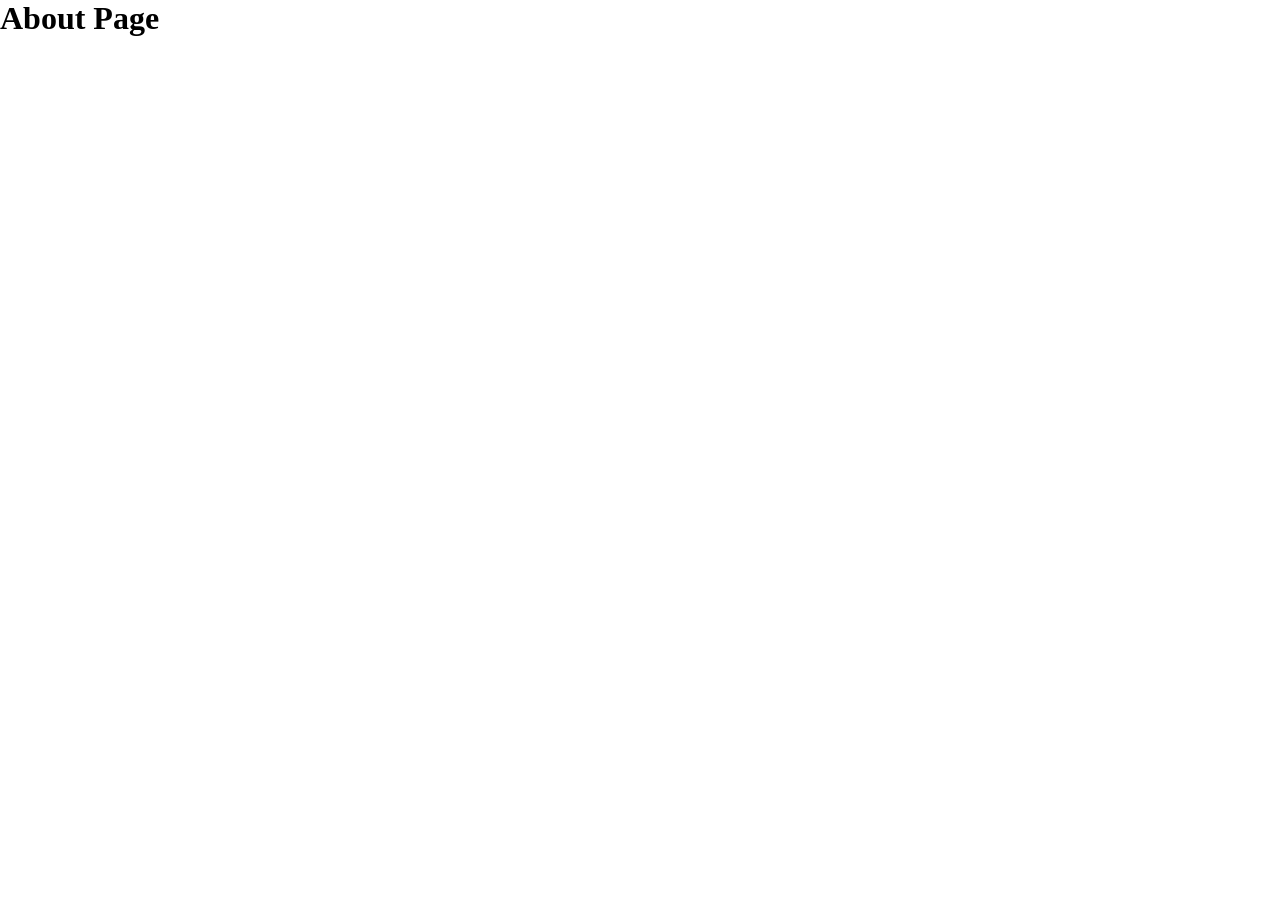
==== about.html @ 6689b694 "Added navigation links and created web pages" ====
<!DOCTYPE html>
<html lang="en">
<head>
    <meta charset="UTF-8">
    <meta name="viewport" content="width=device-width, initial-scale=1.0">
    <title>About | Brew Haven</title>
    <link rel="stylesheet" href="css/style.css">
</head>
<body>

    <h1>About Page</h1>
    
</body>
</html>
---- css/style.css ----
/* =======================
        CSS RESET
======================== */

*{
    margin: 0;
    padding: 0;
    box-sizing: border-box  ;
}

/* =======================
        HEADER
======================== */

header{
    padding:20px;
}

/* =======================
        NAVIGATION
======================== */

nav{
    margin-top:20px;
}

nav ul{
    padding-left:20px;
}
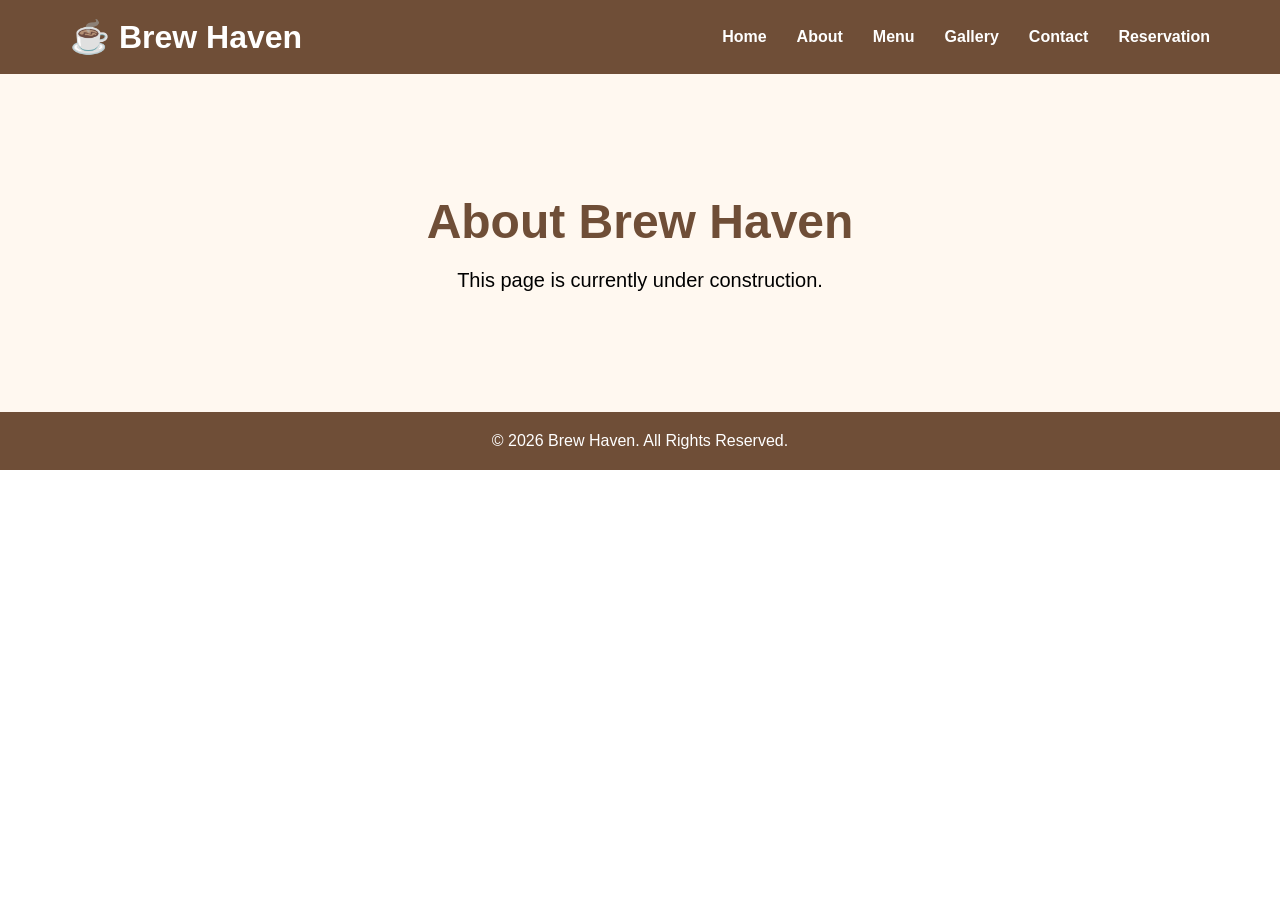
==== commit f60190a6: "chore: scaffold secondary pages with shared layout" ====
--- a/about.html
+++ b/about.html
@@ -1,14 +1,66 @@
 <!DOCTYPE html>
 <html lang="en">
+
 <head>
+    <!--Character Encoding-->
     <meta charset="UTF-8">
+
+    <!--Responsive Design-->
     <meta name="viewport" content="width=device-width, initial-scale=1.0">
+
+    <!--Website Title-->
     <title>About | Brew Haven</title>
+
+    <!--CSS File-->
     <link rel="stylesheet" href="css/style.css">
+
+    <!-- Font Awesome Icons -->
+    <link rel="stylesheet"
+      href="https://cdnjs.cloudflare.com/ajax/libs/font-awesome/6.7.2/css/all.min.css">
+
 </head>
+
 <body>
 
-    <h1>About Page</h1>
-    
+    <!-- =======================
+           Header Section
+        ======================= -->
+
+    <header>
+        <div class="logo">
+            <h1>☕ Brew Haven</h1>
+        </div>
+        <nav>
+            <ul>
+                <li><a href="index.html">Home</a></li>
+                <li><a href="about.html">About</a></li>
+                <li><a href="menu.html">Menu</a></li>
+                <li><a href="gallery.html">Gallery</a></li>
+                <li><a href="contact.html">Contact</a></li>
+                <li><a href="reservation.html">Reservation</a></li>
+            </ul>
+        </nav>
+    </header>
+
+    <main>
+
+        <section class="page-banner">
+
+            <h2>About Brew Haven</h2>
+
+            <p>
+                This page is currently under construction.
+            </p>
+
+        </section>
+
+    </main>
+
+    <footer>
+
+        <p>&copy; 2026 Brew Haven. All Rights Reserved.</p>
+
+    </footer>
 </body>
+
 </html>
--- a/css/style.css
+++ b/css/style.css
@@ -8,22 +8,393 @@
     box-sizing: border-box  ;
 }
 
+body{
+    font-family: Arial, Helvetica, sans-serif;
+}
+
+/* =======================
+        CSS VARIABLES
+======================== */
+
+:root{
+    --primary-color: #6F4E37;
+    --secondary-color: #D4A373;
+    --light-color: #FFF8F0;
+    --dark-color: #2C1810;
+    --text-color: #333333;
+}
+
 /* =======================
         HEADER
 ======================== */
 
 header{
+    background-color: var(--primary-color);
+    display: flex;
+    justify-content: space-between;
+    align-items: center;
+    padding: 18px 70px;
+}
+
+.logo h1{
+    color: white;
+    font-size: 32px;
+}
+
+/* =======================
+        NAVIGATION
+======================== */
+
+
+nav ul {
+    display: flex;
+    justify-content: center;
+    align-items: center;
+    gap: 30px;
+    list-style: none;
+}
+
+nav ul li a {
+    text-decoration: none;
+    color: white;
+    font-weight: 600;
+    transition: 0.3s;
+}
+
+/* =======================
+        LOGO
+======================== */
+
+.logo{
+    display: flex;
+    align-items: center;
+    gap: 12px;
+}
+
+.logo img {
+    width: 48px;
+    height: 48px;
+    object-fit:contain;
+}
+
+/* =======================
+       HERO SECTION
+======================== */
+
+.hero{
+    display: flex;
+    justify-content: space-between;
+    align-items: center;
+    padding: 80px 70px;
+    gap:60px;
+    background-color: var(--light-color);
+    overflow: hidden;
+}
+
+.hero-content{
+    flex:1;
+}
+
+.hero-image{
+    flex:1;
+}
+
+.hero-image img {
+    width: 100%;
+    max-width: 550px;
+    display:block;
+    margin: auto;
+    border-radius: 20px;
+    box-shadow: 0 20px 40px rgba(0,0,0,0.2);
+    transition: 0.4s;
+}
+
+.hero-content h2 {
+    font-size: 56px;
+    color: var(--primary-color);
+    margin-bottom: 20px;
+}
+
+.hero-content p {
+    font-size: 18px;
+    line-height: 1.8;
+    margin-bottom: 30px;
+    color: var(--text-color);
+}
+
+.btn{
+    display: inline-block;
+    background-color: var(--primary-color);
+    color: white;
+    text-decoration: none;
+    padding: 15px 35px;
+    border-radius: 8px;
+    transition: 0.3s;
+}
+
+.btn:hover{
+    background-color: var(--dark-color);
+    transform: translateY(-3px);
+}
+
+.hero-image img:hover{
+    transform: scale(1.05);
+}
+
+/* =======================
+       ABOUT SECTION
+======================== */
+
+.about{
+    padding: 80px 70px;
+    background-color: white;
+}
+
+.about h2{
+    text-align: center;
+    font-size: 42px;
+    color: var(--primary-color);
+    margin: 50px;
+}
+
+.about-container{
+    display: flex;
+    align-items: center;
+    gap:60px;
+}
+
+.about-image,
+.about-content{
+flex: 1;
+}
+
+.about-image img{
+    width: 100%;
+    border-radius: 16px;
+}
+
+.about-image figcaption{
+    margin-top: 12px;
+    text-align: center;
+    font-style: italic;
+    color:#666;
+}
+
+.about-content h3{
+    font-size: 32px;
+    margin-bottom: 20px;
+}
+
+.about-content p{
+    line-height: 1.8;
+    margin-bottom: 20px;
+}
+
+.about-content ul{
+    list-style: none;
+}
+
+.about-content li{
+    margin-bottom: 12px;
+    font-size: 18px;
+}
+
+
+/* =======================
+       MENU SECTION
+======================== */
+
+.menu{
+    padding: 80px 70px;
+    background-color: var(--light-color);
+}
+
+.menu h2{
+    text-align: center;
+    color: var(--primary-color);
+    font-size: 42px;
+    margin-bottom: 50px;
+}
+
+.menu-grid{
+    display:grid;
+    grid-template-columns: repeat(3,1fr);
+    gap:30px
+}
+
+.menu-card{
+    background-color: white;
+    border-radius: 15px;
+    overflow: hidden;
+    box-shadow: 0 10px 20px rgba(0,0,0,0.15);
+    transition: 0.3s;
+}
+
+.menu-card:hover{
+    transform: translateY(-10px);
+}
+
+.menu-card img{
+    width: 100%;
+    height: 250px;
+    object-fit:cover;
+
+}
+
+.menu-card h3{
+    padding: 20px;
+    color: var(--primary-color);
+}
+
+.menu-card p{
+    padding: 0 20px;
+    line-height: 1.7;
+}
+
+.menu-card span{
+    display: block;
+    padding: 20px;
+    font-size: 22px;
+    font-weight: bold;
+    color: var(--primary-color);
+}
+
+
+/* =======================
+    MENU CARD CONTENT
+======================== */
+
+.menu-content{
     padding:20px;
 }
 
-/* =======================
-        NAVIGATION
-======================== */
-
-nav{
-    margin-top:20px;
-}
-
-nav ul{
-    padding-left:20px;
+.menu-info{
+    display: flex;
+    justify-content: space-between;
+    align-items: center;
+    margin-bottom: 15px;
+}
+
+.rating{
+    color: #f4b400;
+    font-weight: bold;
+}
+
+.price{
+    color: var(--primary-color);
+    font-size: 20px;
+    font-weight: bold;
+}
+
+.menu-content p{
+    margin-bottom: 20px;
+    line-height: 1.7;
+}
+
+ .menu-footer{
+    display: flex;
+    justify-content: space-between;
+    align-items: center;
+ }
+
+ .order-btn{
+    background-color: var(--primary-color);
+    color:white;
+    text-decoration: none;
+    padding:10px 20px;
+    border-radius: 6px;
+    transition:0.3s;
+ }
+
+ .order-btn:hover{
+    background-color: var(--dark-color);
+ }
+
+.heart{
+    font-size: 22px;
+    cursor: pointer;
+}
+
+
+/* =======================
+     WHY CHOOSE US
+======================== */
+
+.features{
+    padding:80px 70px;
+    background-color: white;
+}
+
+.features h2 {
+    text-align: center;
+    color: var(--primary-color);
+    font-size: 42px;
+    margin-bottom: 50px;
+}
+
+.feature-container {
+    display: flex;
+    gap: 30px;
+}
+
+.feature-card {
+    flex: 1;
+    background: #fff;
+    padding: 35px;
+    border-radius: 15px;
+    text-align: center;
+    box-shadow: 0 10px 20px rgba(0,0,0,0.1);
+    transition: 0.3s;
+}
+
+.feature-card:hover {
+    transform: translateY(-10px);
+}
+
+.feature-icon {
+    font-size: 60px;
+    color:var(--primary-color)
+    margin-bottom: 20px;
+    transition:0.3s;
+}
+
+.feature-card:hover .feature-icon{
+    transform: scale(1.2);
+}
+
+.feature-card h3 {
+    color: var(--primary-color);
+    margin-bottom: 20px;
+}
+
+.feature-card p {
+    line-height: 1.8;
+}
+
+
+/* =======================
+    PAGE PLACEHOLDER
+======================== */
+
+.page-banner{
+    padding: 120px 20px;
+    text-align: center;
+    background-color: var(--light-color);
+}
+
+.page-banner h2{
+    font-size: 48px;
+    color:var(--primary-color);
+    margin-bottom: 20px;
+}
+
+.page-banner p{
+    font-size: 20px;
+}
+
+footer{
+    background-color: var(--primary-color);
+    color: white;
+    text-align: center;
+    padding: 20px;
 }
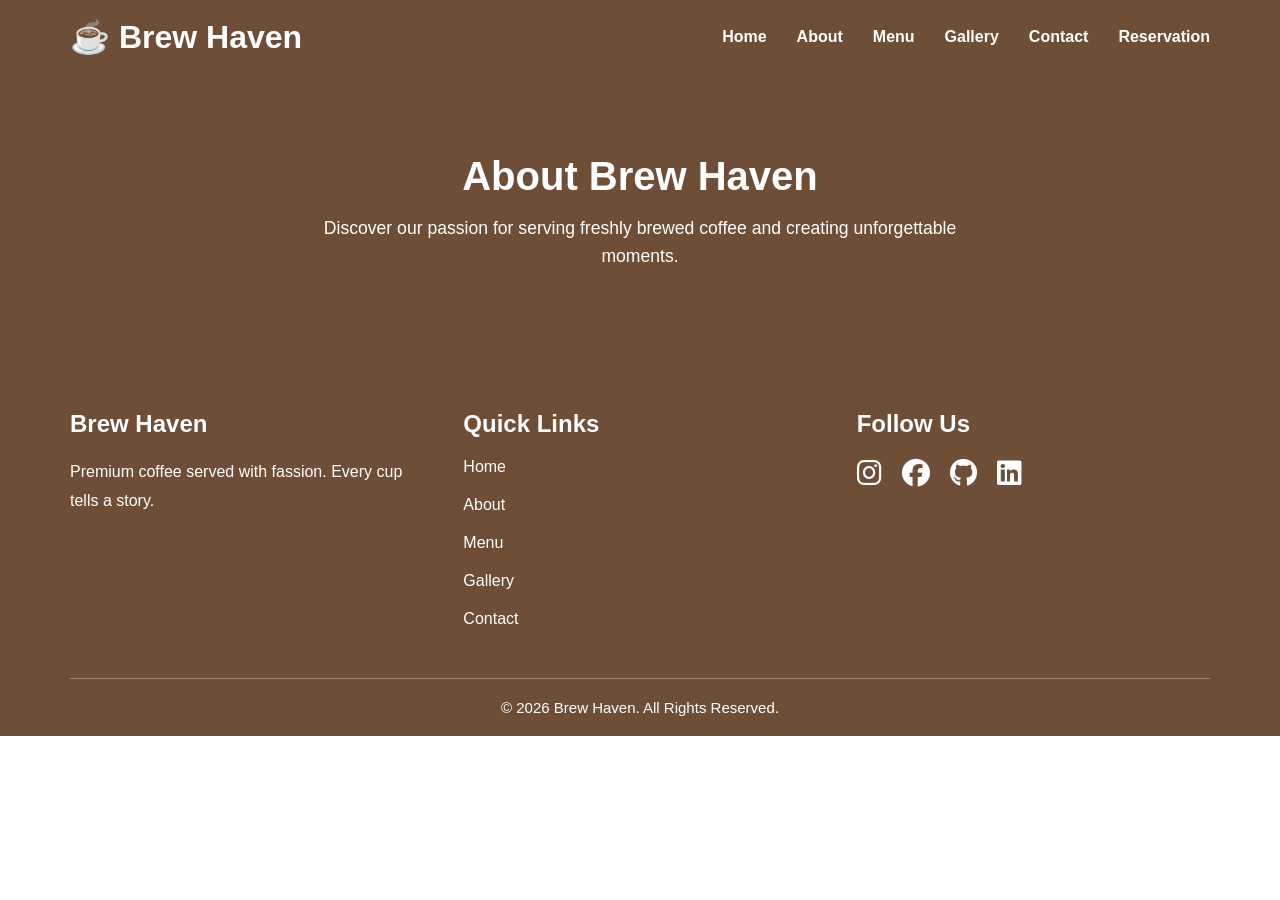
==== commit af99e55b: "added reusable About page banner" ====
--- a/about.html
+++ b/about.html
@@ -13,6 +13,8 @@
 
     <!--CSS File-->
     <link rel="stylesheet" href="css/style.css">
+
+    <link rel="stylesheet" href="css/responsive.css"/>
 
     <!-- Font Awesome Icons -->
     <link rel="stylesheet"
@@ -45,22 +47,93 @@
     <main>
 
         <section class="page-banner">
+            <div class="container">
 
-            <h2>About Brew Haven</h2>
+            <h1>About Brew Haven</h1>
 
             <p>
-                This page is currently under construction.
+                Discover our passion for serving freshly brewed coffee
+                and creating unforgettable moments.
             </p>
 
+            </div>
         </section>
 
     </main>
 
-    <footer>
+     <!-- =======================
+              FOOTER
+        ======================= -->
 
-        <p>&copy; 2026 Brew Haven. All Rights Reserved.</p>
+        <footer>
 
-    </footer>
+            <div class="footer-container">
+
+                <div class="footer-about">
+
+                    <h3>Brew Haven</h3>
+
+                    <p>
+                        Premium coffee served with fassion.
+                        Every cup tells a story.
+                    </p>
+
+                </div>
+
+                <div class="footer-links">
+
+                    <h3>Quick Links</h3>
+
+                    <ul>
+
+                <li><a href="index.html">Home</a></li>
+                <li><a href="about.html">About</a></li>
+                <li><a href="menu.html">Menu</a></li>
+                <li><a href="gallery.html">Gallery</a></li>
+                <li><a href="contact.html">Contact</a></li>                   
+
+                    </ul>
+
+                </div>
+
+                <div class="footer-social">
+
+                    <h3>Follow Us</h3>
+
+                    <div class="social-icons">
+
+                    <a href="#">
+                        <i class="fa-brands fa-instagram"></i>
+                    </a>
+
+                    <a href="#">
+                        <i class="fa-brands fa-facebook"></i>
+                    </a>
+
+                    <a href="#">
+                        <i class="fa-brands fa-github"></i>
+                    </a>
+
+                    <a href="#">
+                        <i class="fa-brands fa-linkedin"></i>
+                    </a>
+
+
+                    </div>
+
+                </div>
+
+            </div>
+
+            <hr>
+
+            <p class="copyright">
+
+                &copy; 2026 Brew Haven. All Rights Reserved.
+
+            </p>
+
+        </footer>
 </body>
 
 </html>
--- a/css/style.css
+++ b/css/style.css
@@ -353,7 +353,7 @@
 
 .feature-icon {
     font-size: 60px;
-    color:var(--primary-color)
+    color:var(--primary-color);
     margin-bottom: 20px;
     transition:0.3s;
 }
@@ -373,28 +373,345 @@
 
 
 /* =======================
-    PAGE PLACEHOLDER
+    GALLERY SECTION
+======================== */
+
+.gallery{
+    padding: 80px 70px;
+    background-color: var(--light-color);
+}
+
+.gallery h2{
+    text-align: center;
+    font-size: 42px;
+    color: var(--primary-color);
+    margin-bottom: 50px;
+}
+
+.gallery-grid{
+    display: grid;
+    grid-template-columns: repeat(3,1fr);
+    gap: 25px;
+}
+
+.gallery-item{
+    overflow: hidden;
+    border-radius: 15px;
+    position: relative;
+    cursor: pointer;
+}
+
+.overlay{
+    position: absolute;
+    bottom: 0;
+    left:0;
+    width: 100%;
+    background:rgba(0,0,0,0.7);
+    color: white;
+    padding: 20px;
+    opacity: 0;
+    transform: translateY(100%);
+    transition: 0.4s;
+}
+
+.gallery-item:hover .overlay{
+    opacity: 1;
+    transform: translateY(0);
+}
+
+.gallery-item img{
+    width: 100%;
+    height: 280px;
+    object-fit: cover;
+    display: block;
+    transition: 0.5s;
+}
+
+.gallery-item:hover img{
+    transform: scale(1.1);
+}
+
+
+/* =======================
+       TESTIMONIALS
+======================== */
+
+
+.testimonials{
+    padding: 80px 70px;
+    background: white;
+}
+
+.testimonials h2{
+    text-align: center;
+    font-size: 42px;
+    color: var(--primary-color);
+    margin-bottom: 50px;
+}
+
+.testimonial-container{
+    display: flex;
+    gap: 30px;
+}
+
+.testimonial-card{
+    flex: 1;
+    background-color: var(--light-color);
+    padding: 30px;
+    text-align: center;
+    border-radius: 15px;
+    box-shadow: 0 10px 20px rgba(0,0,0,0.1);
+    transition: 0.3s;
+}
+
+.testimonial-card:hover{
+    transform: translateY(-10px);
+    box-shadow: 0 20px 40px rgba(0,0,0,0.15);
+}
+
+.testimonial-card img{
+    width: 110px;
+    height: 110px;
+    border-radius: 50%;
+    object-fit: cover;
+    margin:0 auto 20px;
+    display: block;
+    border:4px solid var(--primary-color);
+}
+
+.stars{
+    color:gold;
+    font-size: 22px;
+    margin:15px 0;
+}
+
+blockquote{
+    font-style: italic;
+    line-height: 1.8;
+}
+
+
+/* =======================
+    RESERVATION PREVIEW
+======================== */
+
+.reservation{
+    padding: 80px 70px;
+    background: var(--light-color);
+}
+
+.reservation h2{
+    text-align: center;
+    font-size: 42px;
+    color: var(--primary-color);
+    padding: 20px;
+}
+
+.reservation p{
+    text-align: center;
+    max-width: 600px;
+    margin:0 auto 40px;
+    line-height: 1.8;
+}
+
+.reservation-form{
+    max-width: 600px;
+    margin: auto;
+}
+
+.reservation-form label{
+    display: block;
+    margin-bottom: 8px;
+    font-weight: bold;
+}
+
+.reservation-form input{
+    width: 100%;
+    padding:14px;
+    margin-bottom: 20px;
+    border:1px solid #ccc;
+    border-radius: 8px;
+    font-size: 16px;
+}
+
+.reservation-form button{
+    width: 100%;
+    padding: 15px;
+    background: var(--primary-color);
+    color: white;
+    border: none;
+    border-radius: 8px;
+    font-size: 18px;
+    cursor: pointer;
+    transition: 0.3s;
+}
+
+.reservation-form button:hover {
+    background: var(--dark-color);
+}
+
+.form-group{
+    padding-bottom: 20px;
+}
+
+
+/* =======================
+     CONTACT PREVIEW
+======================== */
+
+.contact-preview{
+    padding:80px 70px;
+    background: white;
+}
+
+.contact-preview h2{
+    text-align: center;
+    font-size: 42px;
+    margin-bottom: 50px;
+    color: var(--primary-color);
+}
+
+.contact-container{
+    display: flex;
+    justify-content: space-between;
+    gap: 30px;
+}
+
+.contact-card{
+    flex:1;
+    text-align: center;
+    padding: 30px;
+    background: var(--light-color);
+    border-radius: 15px;
+    box-shadow: 0 10px 20px rgba(0,0,0,0.1);
+    transition: 0.3s;
+}
+
+.contact-card:hover{
+    transform:translateY(-10px);
+}
+
+.contact-card i{
+    font-size: 45px;
+    color: var(--primary-color);
+    margin-bottom:20px;
+}
+
+.contact-card h3{
+    margin-bottom: 15px;
+    color: var(--primary-color);
+}
+
+.contact-card p,.contact-card address{
+    font-style: normal;
+    line-height: 1.8;
+}
+
+
+/* =======================
+        FOOTER
+======================== */
+
+footer{
+    padding: 60px 70px 20px;
+    color:white;
+    background: var(--primary-color);
+}
+
+.footer-container{
+    display:flex;
+    justify-content: space-between;
+    gap:40px;
+    margin-bottom:30px;
+}
+
+.footer-about,
+.footer-links,
+.footer-social{
+    flex:1;
+}
+
+.footer-container h3{
+    margin-bottom: 20px;
+    font-size: 24px;
+}
+
+.footer-about p{
+    line-height: 1.8;
+}
+
+.footer-links ul{
+    list-style: none;
+}
+
+.footer-links ul li{
+    margin-bottom: 20px;
+}
+
+.footer-links ul li a{
+    color:white;
+    text-decoration: none;
+    transition:0.3s;
+}
+
+.footer-links ul li a:hover{
+    color:#d4a373;
+}
+
+.social-icons{
+    display: flex;
+    gap:20px;
+}
+
+.social-icons a{
+    color: white;
+    font-size: 28px;
+    transition:0.3s;
+}
+
+.social-icons a:hover{
+    color:#d4a373;
+    transform:translateY(-5px);
+}
+
+footer hr{
+    border: none;
+    height: 1px;
+    background: rgba(255,255,255,0.3);
+    margin: 20px 0;
+}
+
+.copyright{
+    text-align: center;
+    font-size: 15px;
+}
+/* =======================
+    PAGE BANNER
 ======================== */
 
 .page-banner{
-    padding: 120px 20px;
-    text-align: center;
-    background-color: var(--light-color);
-}
-
-.page-banner h2{
-    font-size: 48px;
-    color:var(--primary-color);
-    margin-bottom: 20px;
+    padding: 80px 20px;
+    text-align: center;
+    color: white;
+    background-color: #6f4e37;
+}
+
+.page-banner h1{
+    font-size: 2.5rem;
+    margin-bottom: 15px;
 }
 
 .page-banner p{
-    font-size: 20px;
-}
-
-footer{
+    font-size: 1.1rem;
+    max-width: 700px;
+    margin: 0 auto;
+    line-height: 1.6;
+}
+
+.footer{
     background-color: var(--primary-color);
     color: white;
     text-align: center;
     padding: 20px;
-}+}
+
--- a/css/responsive.css
+++ b/css/responsive.css
@@ -0,0 +1,314 @@
+/* =======================
+    TABLET DEVICES
+======================== */
+
+@media (max-width:992px){
+
+    header{
+        padding: 20px 40px;
+        flex-direction: column;
+        gap: 20px;
+    }
+
+    nav ul{
+        flex-wrap: wrap;
+        justify-content: center;
+        gap: 20px;
+    }
+
+    .hero{
+        flex-direction: column;
+        text-align: center;
+        padding: 20px 40px;
+    }
+
+    .hero-content{
+        order: 1;
+    }
+
+    .hero-image{
+        order:2;
+        margin-top: 40px;
+    }
+
+    .hero-image img {
+        width: 100%;
+        height: auto;
+    }
+
+    .hero h2{
+        font-size: 40px;
+    }
+
+    .hero p{
+        font-size: 18px;
+    }
+
+     /* =======================
+            ABOUT SECTION
+        ======================== */
+
+    .about{
+        flex-direction: column;
+        text-align: center;
+        padding: 60px 30px;
+    }
+
+    .about-image {
+        margin-bottom: 30px;
+    }
+
+    .about-image img {
+        width: 100%;
+        height: auto;
+    }
+
+     /* =======================
+            MENU SECTION
+        ======================== */
+
+    .menu-grid {
+        grid-template-columns: 1fr;
+        gap: 30px;
+    }
+
+    .menu{
+        padding: 60px 30px;
+    }
+
+    .menu h2 {
+        font-size: 36px;
+    }
+
+
+     /* =======================
+          WHY CHOOSE US
+        ======================== */
+
+    .feature-container{
+        flex-direction: column;
+        align-items: center;
+    }
+
+    .feature-card {
+        width: 100%;
+        max-width: 500px;
+    }
+
+
+    /* =======================
+             GALLERY
+     ======================== */
+
+    .gallery-grid {
+        grid-template-columns: repeat(2,1fr);
+        gap: 20px;
+    }
+
+    .gallery-item img{
+        width:100%;
+        height: 220px;
+        object-fit: cover;
+    }
+
+
+    /* =======================
+           TESTIMONIALS
+    ======================== */
+
+    .testimonial-container{
+        flex-direction: column;
+        align-items: center;
+    }
+
+    .testimonial-card {
+        width: 100%;
+        max-width: 500px;
+    }
+
+
+    /* =======================
+           RESERVATION
+    ======================== */
+
+    .reservation{
+        padding: 60px 30px;
+    }
+
+    .reservation-form{
+        width: 100%;
+    }
+
+    .form-group{
+        margin-bottom: 20px;
+    }
+
+    .form-group input{
+        width: 100%;
+    }
+
+
+    /* =======================
+           CONTACT
+    ======================== */    
+
+
+    .contact-preview{
+        padding: 60px 30px;
+    }
+
+    .contact-container{
+        flex-direction: column;
+        align-items: center;
+    }
+
+    .contact-card{
+        width: 100%;
+        max-width: 500px;
+    }
+
+
+    /* =======================
+           FOOTER
+    ======================== */
+
+
+    .footer-container{
+        flex-direction: column;
+        text-align: center;
+    }
+
+    .social-icons{
+        justify-content: center;
+    }
+
+    .footer-links{
+        padding: 0;
+    }
+}
+
+
+/* =======================
+     MOBILE DEVICES
+======================== */
+
+
+@media (max-width:768px){
+
+    header{
+        padding:15px 20px;
+    }
+
+    nav ul{
+        flex-direction: column;
+        align-items: center;
+        gap: 15px;
+    }
+
+    .hero{
+        padding: 40px 20px;
+    }
+
+    .hero h2{
+        font-size: 32px;
+    }
+
+    .hero p{
+        font-size: 16px;
+    }
+
+    .about,
+    .menu,
+    .reservation,
+    .contact-preview{
+        padding: 40px 20px;
+    }
+
+    .about h2,
+    .menu h2,
+    .reservation h2,
+    .gallery h2,
+    .testimonials h2,
+    .contact-preview h2{
+        font-size: 32px;
+    }
+
+    .gallery-grid{
+        grid-template-columns: 1fr;
+    }
+
+    .feature-card,
+    .testimonial-card,
+    .contact-card{
+        max-width: 100%;
+    }
+
+    footer{
+        padding: 40px 20px;
+    }
+}
+
+
+/* =======================
+    SMALL MOBILE DEVICES
+======================== */
+
+@media (max-width:480px){
+
+
+    header{
+        padding: 15px;
+    }
+
+    .logo h1{
+        font-size: 24px;
+    }
+
+    nav ul {
+        gap: 10px;
+    }
+
+    .hero{
+        padding: 30px 15px;
+    }
+
+    .hero h2{
+        font-size: 28px;
+    }
+
+    .hero p{
+        font-size: 15px;
+    }
+
+    .about,
+    .menu,
+    .gallery,
+    .testimonials,
+    .reservation,
+    .contact-preview{
+        padding: 30px 15px;
+    }
+
+    .about h2,
+    .menu h2,
+    .reservation h2,
+    .gallery h2,
+    .testimonials h2,
+    .contact-preview h2{
+        font-size: 28px;
+    }   
+
+    .order-btn ,
+    Button{
+        width: 100%;
+    }
+
+    footer{
+        padding: 30px 15px;
+    }
+
+    .copyright{
+        font-size: 13px;
+    }
+
+}
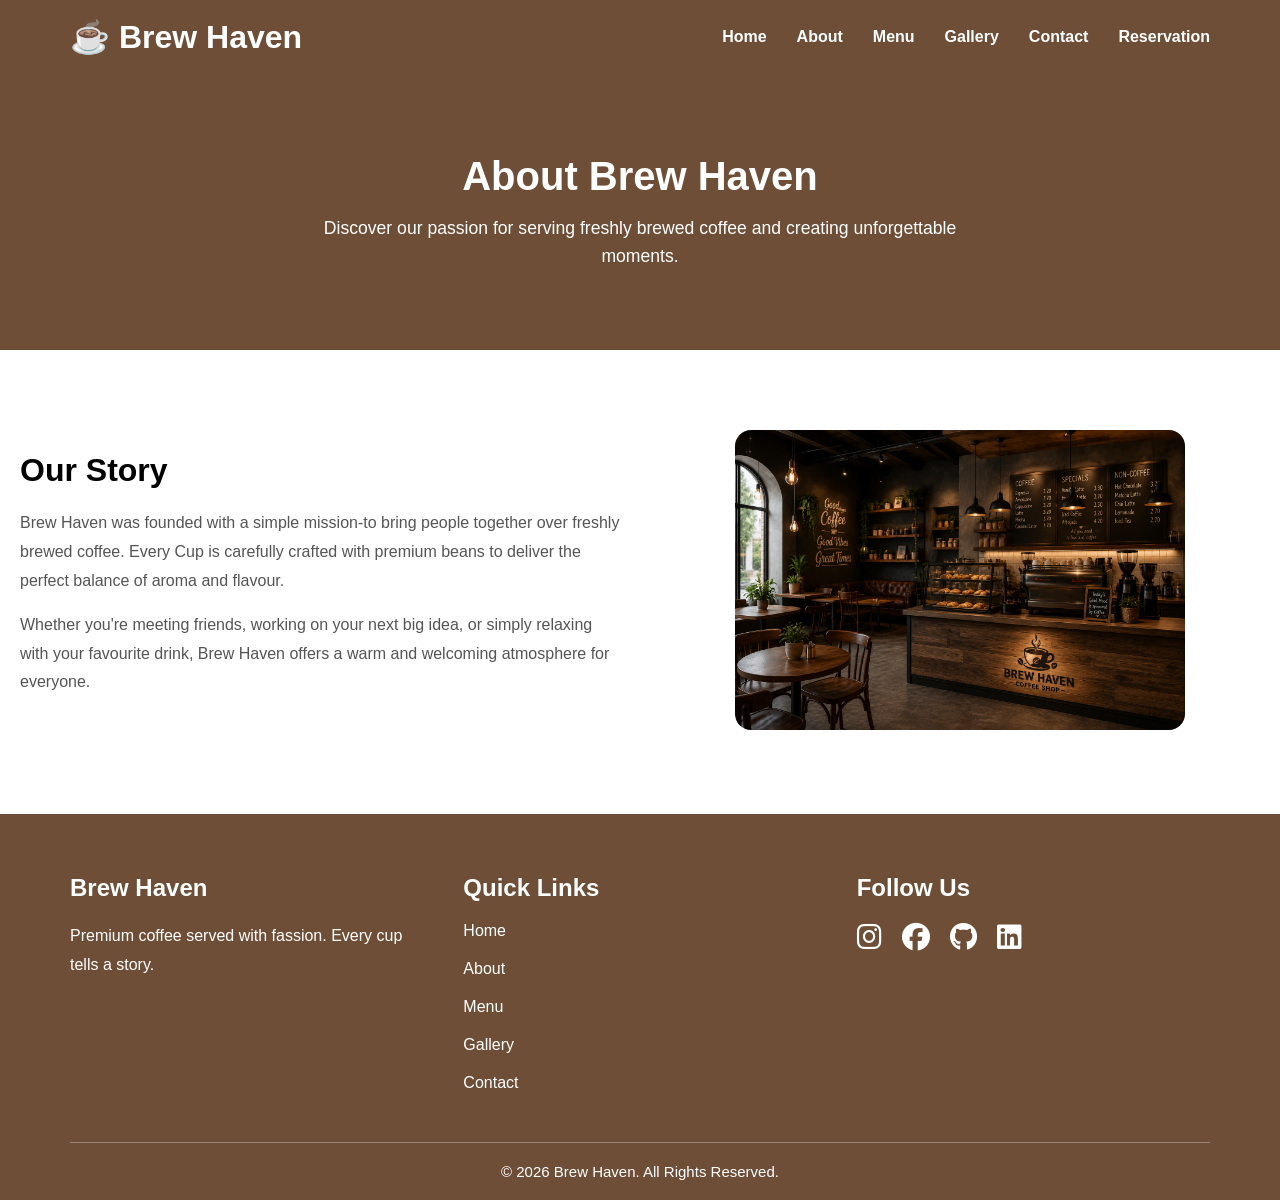
==== commit 7b8fefd9: "Added our story section to About page" ====
--- a/about.html
+++ b/about.html
@@ -46,6 +46,10 @@
 
     <main>
 
+     <!-- =======================
+           About Banner Section
+        ======================= -->
+
         <section class="page-banner">
             <div class="container">
 
@@ -57,6 +61,43 @@
             </p>
 
             </div>
+        </section>
+
+    <!-- =======================
+           Our Story Section
+        ======================= -->
+
+        <section class="about-section">
+            <div class="container">
+
+                <div class="about-content">
+
+                    <div class="about-text">
+
+                        <h2>Our Story</h2>
+
+                        <p>
+                            Brew Haven was founded with a simple mission-to bring
+                            people together over freshly brewed coffee. Every Cup
+                            is carefully crafted with premium beans to deliver
+                            the perfect balance of aroma and flavour.
+                        </p>
+
+                        <p>
+                            Whether you're meeting friends, working on your next 
+                            big idea, or simply relaxing with your favourite drink,
+                             Brew Haven offers a warm and welcoming atmosphere for 
+                             everyone. 
+                        </p>
+                    </div>
+
+                    <div class="about-image">
+                        <img src="images/about.png"
+                        alt="Coffee Shop Interior"/>
+                    </div>
+                </div>
+            </div>
+
         </section>
 
     </main>
--- a/css/style.css
+++ b/css/style.css
@@ -715,3 +715,45 @@
     padding: 20px;
 }
 
+
+/* =======================
+     ABOUT SECTION
+======================== */
+
+.about-section{
+    padding: 80px 20px;
+}
+
+.about-content{
+    display: flex;
+    align-items: center;
+    gap: 40px;
+    flex-wrap: wrap;
+}
+
+.about-text{
+    flex: 1;
+}
+
+.about-text h2{
+    font-size: 2rem;
+    margin-bottom: 20px;
+}
+
+.about-text p{
+    margin-bottom: 15px;
+    line-height: 1.8;
+    color: #555;
+}
+
+.about-image{
+    flex: 1;
+    text-align: center;
+}
+
+.about-image img{
+    width: 100%;
+    max-width: 450px;
+    border: 10px;
+}
+
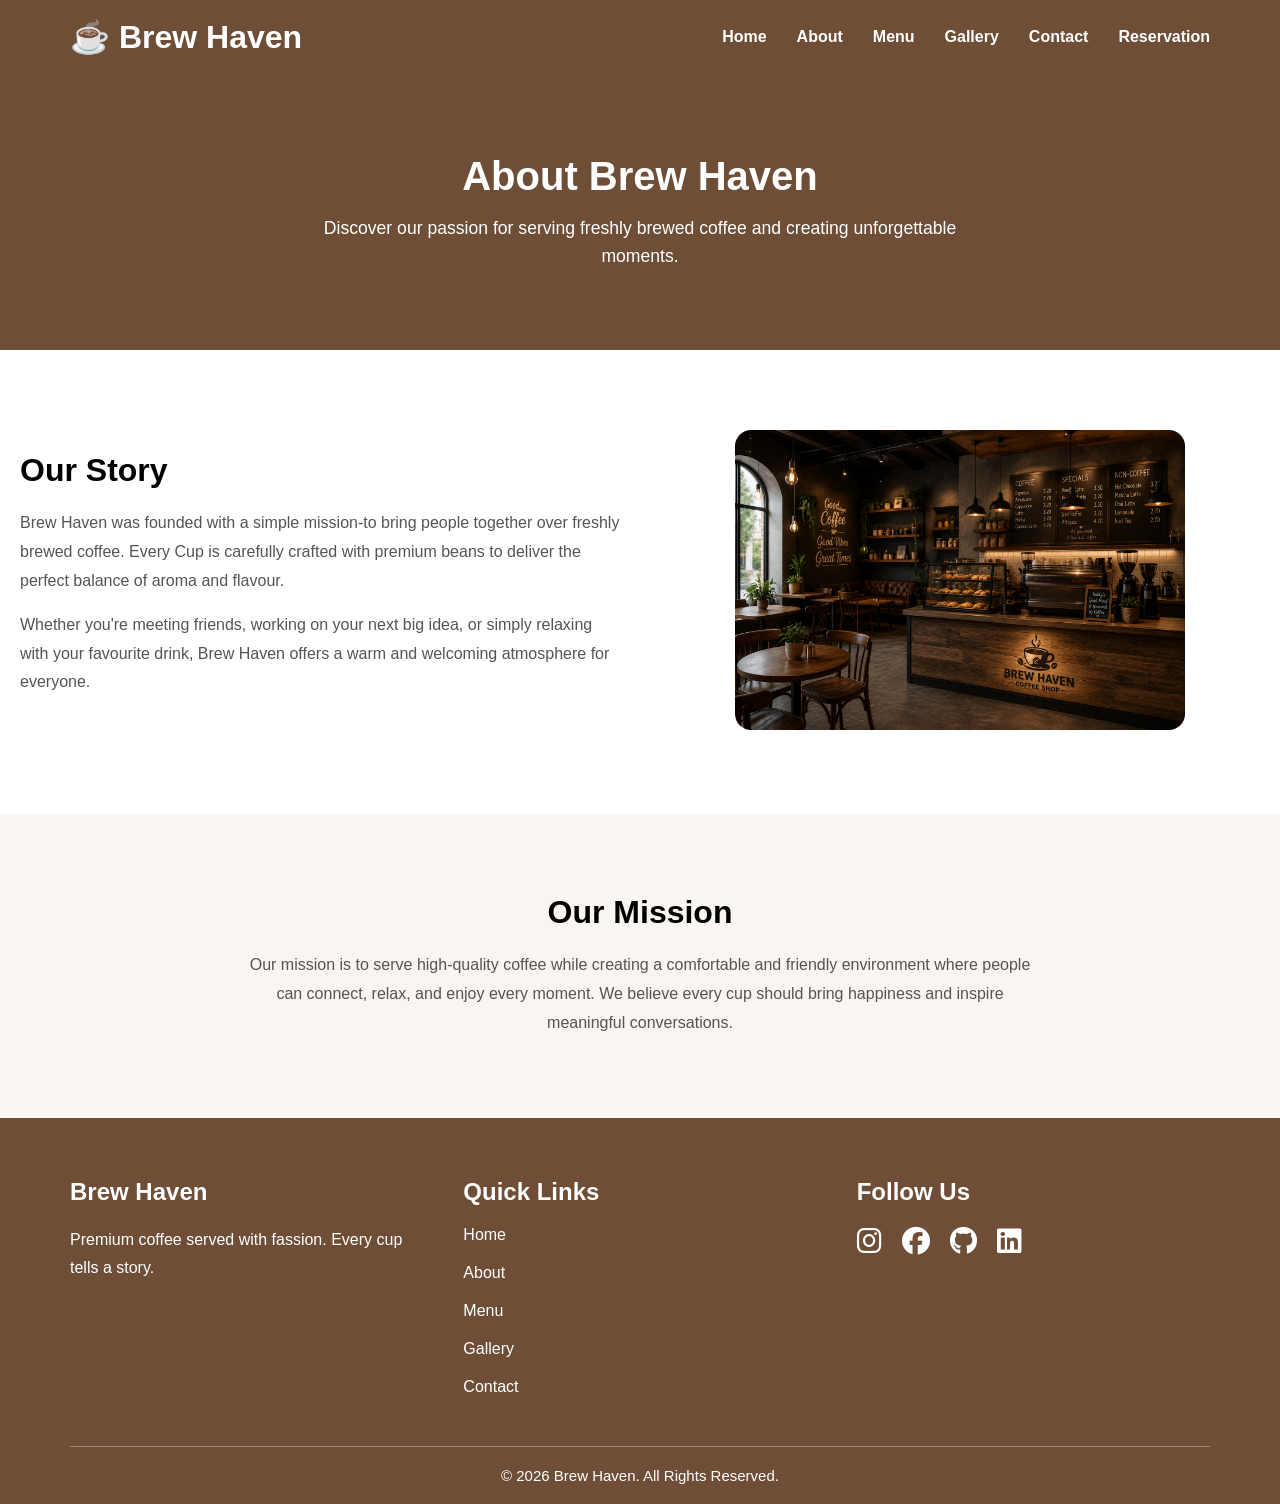
==== commit 4a70d2a9: "Added mission section to about page" ====
--- a/about.html
+++ b/about.html
@@ -100,6 +100,25 @@
 
         </section>
 
+        
+    <!-- =======================
+           Mission Section
+        ======================= -->
+
+        <section class="mission-section">
+            <div class="container">
+
+                <h2>Our Mission</h2>
+
+                <p>
+                    Our mission is to serve high-quality coffee while creating a 
+                    comfortable and friendly environment where people can connect,
+                     relax, and enjoy every moment. We believe every cup should 
+                     bring happiness and inspire meaningful conversations.
+                </p>
+            </div>
+        </section>
+
     </main>
 
      <!-- =======================
--- a/css/style.css
+++ b/css/style.css
@@ -757,3 +757,26 @@
     border: 10px;
 }
 
+
+/* =======================
+     MISSION SECTION
+======================== */
+
+
+.mission-section{
+    background-color: #f9f5f0;
+    padding: 80px 20px;
+    text-align: center;
+}
+
+.mission-section h2{
+    font-size: 2rem;
+    padding-bottom: 20px;
+}
+
+.mission-section p{
+    max-width: 800px;
+    margin: 0 auto;
+    line-height: 1.8;
+    color: #555;
+}
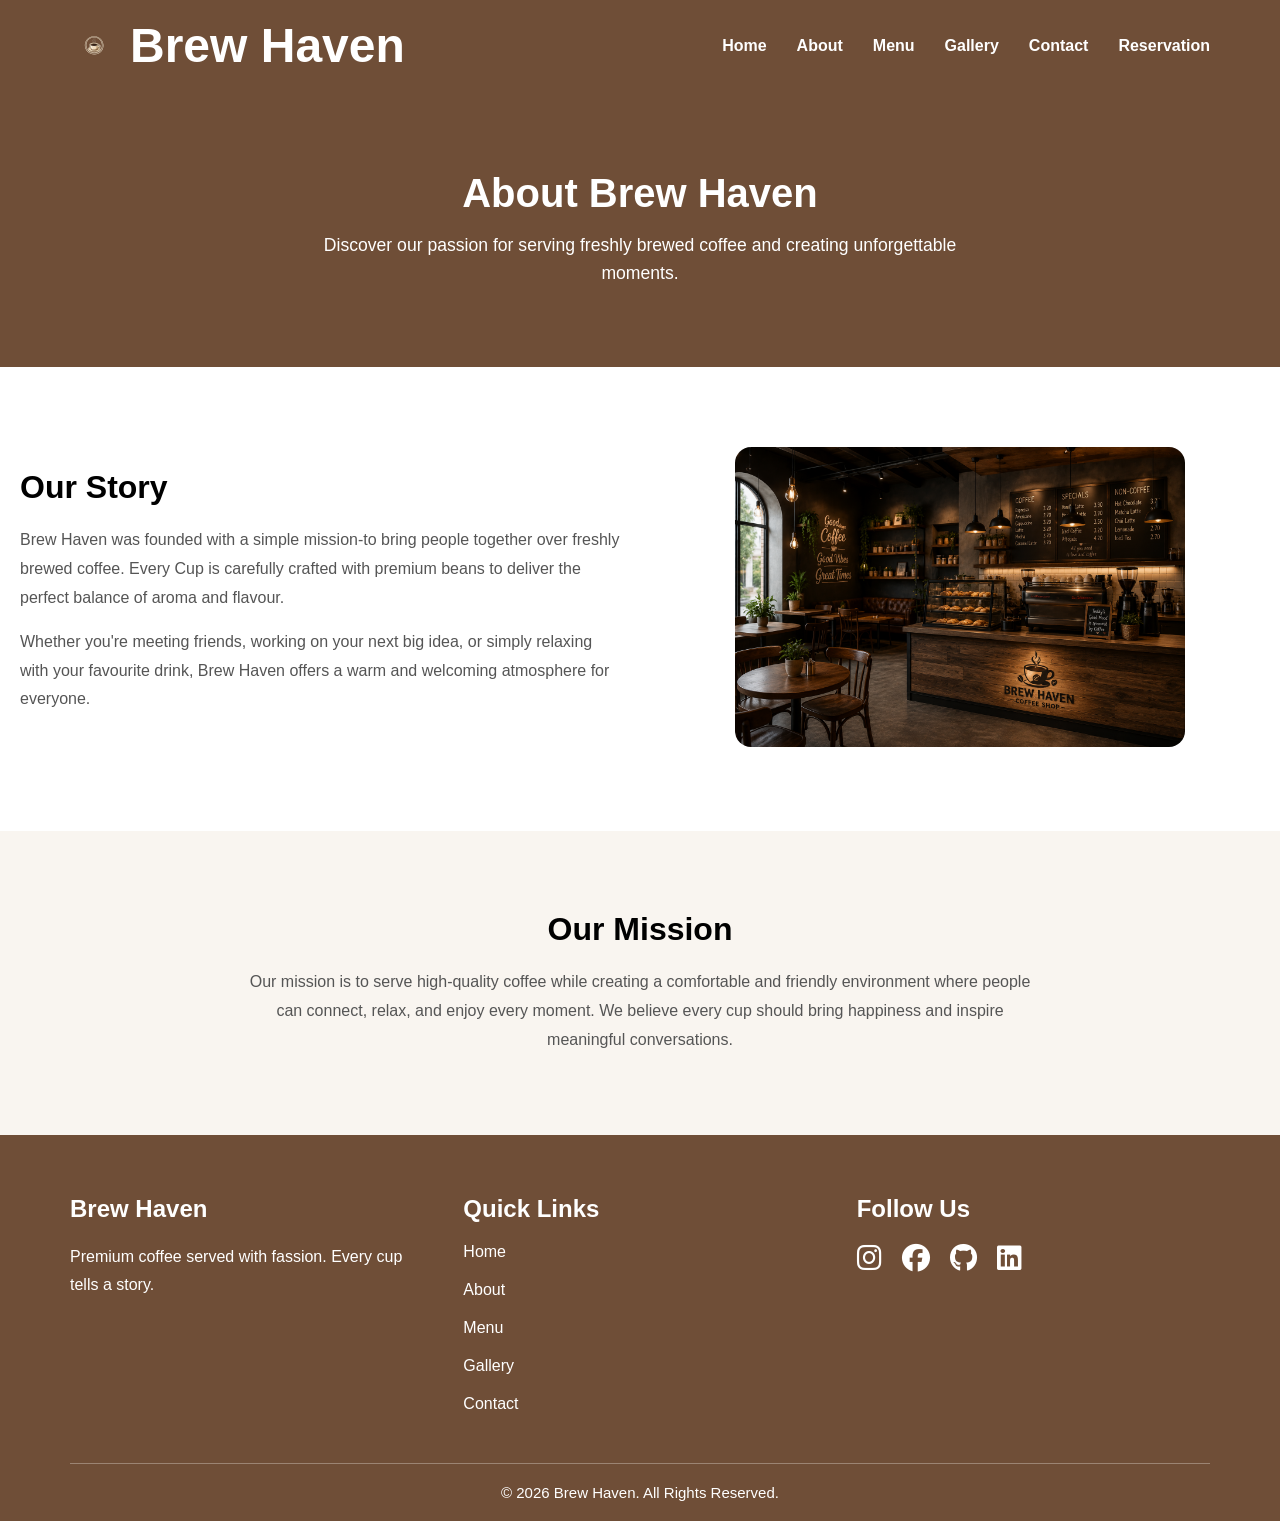
==== commit f669fb26: "feat: Completed Brew Haven v1 responsive coffee shop website" ====
--- a/about.html
+++ b/about.html
@@ -11,6 +11,20 @@
     <!--Website Title-->
     <title>About | Brew Haven</title>
 
+     <!-- Search Engine Optimization -->
+    <meta name="description"
+        content="Brew Haven is modern coffee shop offering premium coffee, delicious desserts, and a cozy atmosphere.">
+
+    <meta name="keywords"
+        content="Coffee Shop, Brew Haven, Coffee, Espresso, Latte, Cappuccino, Cafe">
+        
+    <meta name="author"
+            content="Posa Karthik">
+
+    <link rel="icon"
+            href="images/logo.png"
+            type="image/png">        
+
     <!--CSS File-->
     <link rel="stylesheet" href="css/style.css">
 
@@ -30,7 +44,8 @@
 
     <header>
         <div class="logo">
-            <h1>☕ Brew Haven</h1>
+            <img src="images/logo.png" alt="Brew Haven Logo"/>
+            <h1>Brew Haven</h1>
         </div>
         <nav>
             <ul>
--- a/css/style.css
+++ b/css/style.css
@@ -36,9 +36,22 @@
     padding: 18px 70px;
 }
 
+.logo{
+    display: flex;
+    align-items: center;
+    gap: 15px;
+}
+
+.logo img{
+    height: 65px;
+    width: 65px;
+    object-fit: contain;
+}
+
 .logo h1{
     color: white;
-    font-size: 32px;
+    font-size: 48px;
+    margin: 0;
 }
 
 /* =======================
@@ -60,7 +73,6 @@
     font-weight: 600;
     transition: 0.3s;
 }
-
 /* =======================
         LOGO
 ======================== */
@@ -75,6 +87,11 @@
     width: 48px;
     height: 48px;
     object-fit:contain;
+    transition: 0.3s;
+}
+
+.logo img:hover{
+    transform: rotate(-8deg) scale(1.08);
 }
 
 /* =======================
@@ -779,4 +796,169 @@
     margin: 0 auto;
     line-height: 1.8;
     color: #555;
+}
+
+
+/* =======================
+        MENU PAGE
+======================== */
+
+.menu-section{
+    padding: 80px 20px;
+}
+
+.menu-section h2{
+    text-align: center;
+    font-size: 2rem;
+    margin-bottom: 40px;
+}
+
+.menu-grid {
+    display: grid;
+    grid-template-columns: repeat(auto-fit,minmax(300px,1fr));
+    gap: 30px;
+}
+
+.menu-card {
+    background-color: #fff;
+    border-radius: 10px;
+    overflow: hidden;
+    text-align: center;
+    box-shadow:0 4px 10px rgba(0,0,0,0.1);
+    padding-bottom: 20px;
+}
+
+.menu-card img {
+    width: 100%;
+    height: 220px;
+    object-fit: cover;
+}
+
+.menu-card h3 {
+    margin: 20px 0 10px;
+}
+
+.menu-card p{
+    padding: 0 20px;
+    color: #555;
+    line-height: 1.6;
+}
+
+.menu-card span {
+    display: inline-block;
+    margin-top: 15px;
+    font-size: 1.2rem;
+    font-weight: bold;
+    color: #6f4e37;
+}
+
+
+/* =======================
+        GALLERY PAGE
+======================== */
+
+.gallery-page {
+    padding: 80px 20px;
+}
+
+.gallery-page h2 {
+    text-align: center;
+    font-size: 2rem;
+    margin-bottom: 40px;
+}
+
+
+/* =======================
+      CONTACT PAGE
+======================== */
+
+.contact-page{
+    padding: 80px 20px;
+}
+
+.contact-wrapper{
+    display: flex;
+    gap: 40px;
+    align-items: flex-start;
+    flex-wrap: wrap;
+}
+
+.contact-info,
+.contact-form{
+    flex: 1;
+}
+
+.contact-info h2{
+    margin-bottom: 20px;
+    color: var(--primary-color);
+}
+
+.contact-info p{
+    margin-bottom: 18px;
+    line-height: 1.8;
+}
+
+.contact-info i{
+    color: var(--primary-color);
+    margin-right: 10px;
+}
+
+.contact-form input,
+.contact-form textarea{
+    width: 100%;
+    padding: 15px;
+    margin-bottom: 20px;
+    border: 1px solid #ccc;
+    border-radius: 8px;
+    font-size: 16px;
+}
+
+.contact-form textarea {
+    resize: none;
+}
+
+.contact-form button {
+    width: 100%;
+    padding: 15px;
+    background: var(--primary-color);
+    color: white;
+    border: none;
+    border-radius: 8px;
+    cursor: pointer;
+    font-size: 16px;
+}
+
+.contact-form button:hover {
+    background: var(--dark-color);
+}
+
+
+/* =======================
+      RESERVATION PAGE
+======================== */
+
+.reservation-page {
+    padding: 80px 20px;
+}
+
+.reservation-page h2 {
+    text-align: center;
+    margin-bottom: 40px;
+    color: var(--primary-color);
+}
+
+.opening-hours {
+    background: #f9f5f0;
+    padding: 60px 20px;
+    text-align: center;
+}
+
+.opening-hours h2 {
+    color: var(--primary-color);
+    margin-bottom: 20px;
+}
+
+.opening-hours p {
+    margin-bottom: 12px;
+    line-height: 1.8;
 }
--- a/css/responsive.css
+++ b/css/responsive.css
@@ -167,6 +167,10 @@
         max-width: 500px;
     }
 
+
+    .contact-wrapper{
+        flex-direction: column;
+    }
 
     /* =======================
            FOOTER
